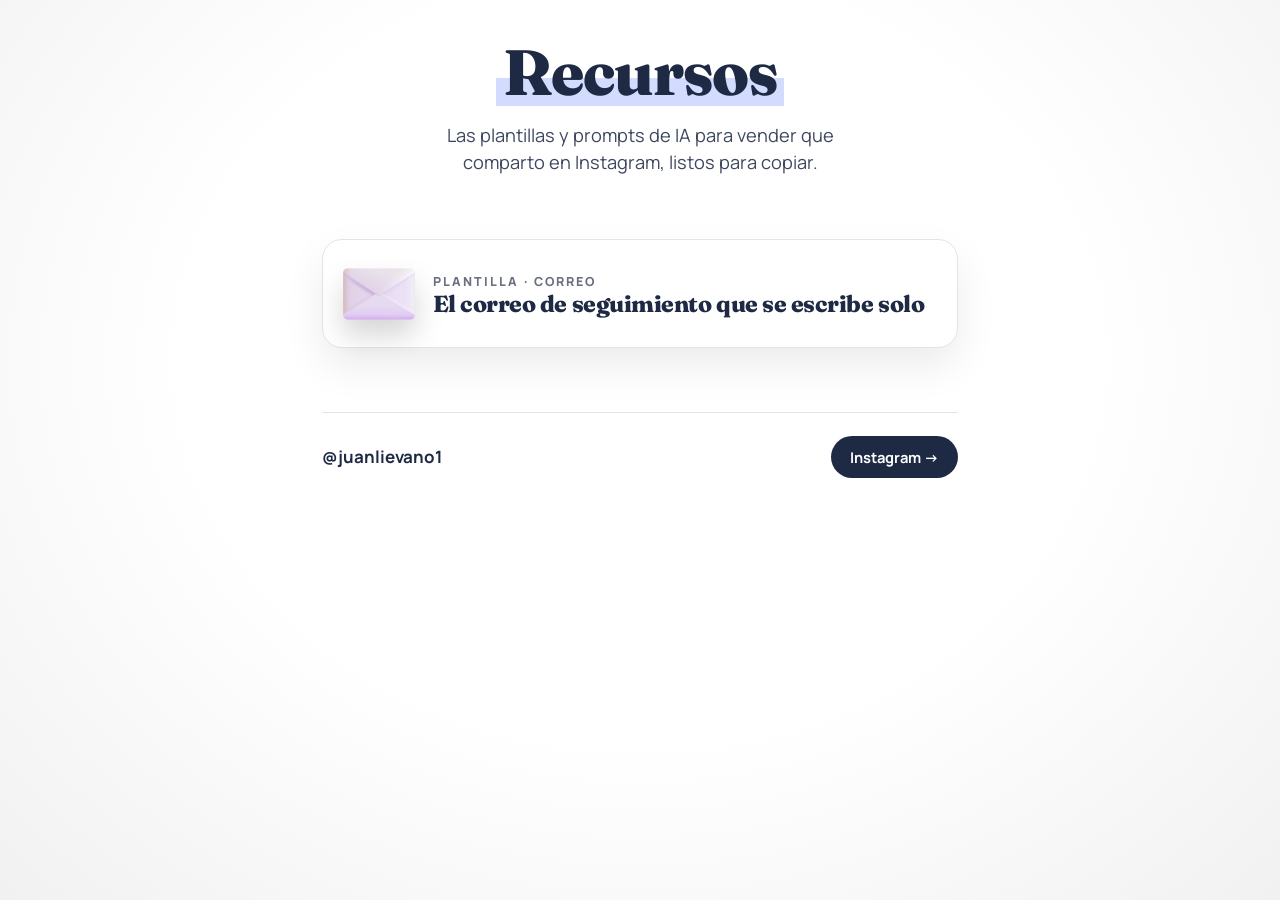
==== index.html @ b19b965e "Primer recurso: plantilla del correo de seguimiento Página con la marca de los carruseles, prompts p" ====
<!doctype html>
<html lang="es">
<head>
<meta charset="utf-8">
<meta name="viewport" content="width=device-width, initial-scale=1, viewport-fit=cover">
<title>Recursos · @juanlievano1</title>
<meta name="description" content="Las plantillas y prompts de IA para vender que comparto en Instagram, listos para copiar.">
<meta property="og:type" content="website">
<meta property="og:locale" content="es_CO">
<meta property="og:title" content="Recursos de @juanlievano1">
<meta property="og:description" content="Las plantillas y prompts de IA para vender que comparto en Instagram, listos para copiar.">
<meta property="og:url" content="https://jlievano9.github.io/recursos/">
<meta property="og:image" content="https://jlievano9.github.io/recursos/img/og-correo.png">
<meta name="twitter:card" content="summary_large_image">
<link rel="icon" type="image/png" href="img/sobre.png">
<link rel="preconnect" href="https://fonts.googleapis.com">
<link rel="preconnect" href="https://fonts.gstatic.com" crossorigin>
<link rel="stylesheet" href="https://fonts.googleapis.com/css2?family=Fraunces:opsz,wght@9..144,600;9..144,800&family=Manrope:wght@400;500;700;800&display=swap">
<link rel="stylesheet" href="estilo.css">
</head>
<body>
<main class="hoja">

  <header class="portada">
    <h1><mark>Recursos</mark></h1>
    <p class="sub">Las plantillas y prompts de IA para vender que comparto en Instagram, listos para copiar.</p>
  </header>

  <section class="cuerpo" aria-label="Lista de recursos">
    <a class="recurso" href="correo/">
      <img class="obj" src="img/sobre.png" alt="" width="400" height="400">
      <div>
        <p class="etq gris">Plantilla · CORREO</p>
        <h2>El correo de seguimiento que se escribe solo</h2>
      </div>
    </a>
  </section>

  <footer class="pie">
    <a class="handle" href="https://www.instagram.com/juanlievano1/">@juanlievano1</a>
    <a class="pildora" href="https://www.instagram.com/juanlievano1/">Instagram →</a>
  </footer>
</main>
</body>
</html>
---- estilo.css ----
/* Marca de @juanlievano1, la misma de los carruseles (preset "blanco", instagram/marca/manual-de-marca.md):
   fondo blanco que baja a #F1F1F1 en los bordes, títulos en Fraunces 800, texto en Manrope, tinta #1E2A44,
   un solo resaltado (marcador #D3DCFF en la mitad de abajo), objetos 3D de Fluent y la píldora de tinta.
   Verde solo para lo que está bien. Una columna: cabezas centradas como las slides, texto a la izquierda. */
:root{
  --fondo:#FFFFFF;
  --fondo-borde:#F1F1F1;
  --tinta:#1E2A44;
  --gris:#6B7080;
  --marcador:#D3DCFF;
  --azul:#3355FF;
  --tarjeta:#F2F2F2;
  --linea:#E4E4E4;
  --bien:#2F7D5B;
  --sombra:0 18px 40px rgba(0,0,0,.08);
  --sombra-objeto:rgba(0,0,0,.16);
  --titulo:'Fraunces', Georgia, 'Times New Roman', serif;
  --texto:'Manrope', 'Segoe UI', system-ui, -apple-system, sans-serif;
  color-scheme:light;
}
*{box-sizing:border-box}
html{background:var(--fondo);-webkit-text-size-adjust:100%}
body{
  margin:0;
  color:var(--tinta);
  font-family:var(--texto);
  font-size:17px;
  line-height:1.6;
  -webkit-font-smoothing:antialiased;
}
/* El degradado de las slides, fijo a la pantalla (en iPhone background-attachment:fixed no funciona). */
body::before{
  content:"";position:fixed;inset:0;z-index:-1;
  background:radial-gradient(ellipse at 50% 40%, var(--fondo) 0%, var(--fondo) 50%, var(--fondo-borde) 100%);
}
p,h1,h2,h3,ul,ol{margin:0}
h1,h2,h3{text-wrap:balance}
strong{font-weight:800}
a{color:var(--azul);text-underline-offset:3px}
a:focus-visible,button:focus-visible{outline:3px solid var(--azul);outline-offset:3px;border-radius:8px}

.hoja{
  max-width:42rem;
  margin:0 auto;
  padding-block:2.5rem 2rem;
  padding-left:max(18px, env(safe-area-inset-left, 0px));
  padding-right:max(18px, env(safe-area-inset-right, 0px));
  display:flex;
  flex-direction:column;
  gap:4rem;
}

/* Resaltado: el marcador de los carruseles. En las plantillas marca lo que llena quien la usa. */
mark{
  color:inherit;
  background:linear-gradient(transparent 58%, var(--marcador) 58%, var(--marcador) 94%, transparent 94%);
  padding:0 .1em;
  -webkit-box-decoration-break:clone;box-decoration-break:clone;
}
mark.llenar{
  font-weight:800;
  background:linear-gradient(transparent 46%, var(--marcador) 46%, var(--marcador) 96%, transparent 96%);
}

/* Objetos 3D */
.obj{display:block;height:auto;filter:drop-shadow(0 16px 14px var(--sombra-objeto))}

/* Portada */
.portada{display:flex;flex-direction:column;align-items:center;text-align:center;gap:1.15rem}
.portada .obj{width:clamp(130px, 36vw, 180px);margin-bottom:.75rem}
h1{
  font-family:var(--titulo);
  font-weight:800;
  font-size:clamp(2.4rem, 10vw, 4rem);
  line-height:1.0;
  letter-spacing:-.022em;
}
.sub{font-size:1.14rem;line-height:1.45;opacity:.86;max-width:34rem;text-wrap:balance}
.leyenda{
  display:inline-flex;align-items:center;gap:.6rem;flex-wrap:wrap;justify-content:center;
  background:var(--fondo);border:1px solid var(--linea);border-radius:999px;
  padding:.5rem 1.1rem;font-size:.95rem;font-weight:500;margin-top:.35rem;
}

/* Cabeza de cada sección, centrada como una slide */
.seccion{display:flex;flex-direction:column;gap:1.4rem}
.cabeza{display:flex;flex-direction:column;align-items:center;text-align:center;gap:.5rem}
.cabeza .obj{width:clamp(96px, 26vw, 124px);margin-bottom:.6rem}
.contador{font-size:.95rem;font-weight:500;color:var(--gris)}
h2{
  font-family:var(--titulo);
  font-weight:800;
  font-size:clamp(1.75rem, 6.6vw, 2.35rem);
  line-height:1.06;
  letter-spacing:-.02em;
}
.cabeza .sub{font-size:1.05rem}
.cuerpo{display:flex;flex-direction:column;gap:1rem}

/* Etiquetas en mayúscula espaciadas (NO DIGAS / DI en los carruseles) */
.etq{font-size:.78rem;font-weight:800;letter-spacing:.16em;text-transform:uppercase}
.etq.gris{color:var(--gris)}

/* Tarjetas */
.tarjeta{
  background:var(--fondo);border:1px solid var(--linea);border-radius:20px;
  box-shadow:var(--sombra);padding:1.15rem 1.25rem;
  display:flex;flex-direction:column;gap:.45rem;min-width:0;
}
.dos{display:grid;grid-template-columns:1fr 1fr;gap:1rem}

/* Prompts para copiar */
.prompt{background:var(--fondo);border:1px solid var(--linea);border-radius:20px;box-shadow:var(--sombra);overflow:hidden}
.prompt-top{
  display:flex;align-items:center;justify-content:space-between;gap:1rem;
  padding:.7rem .7rem .7rem 1.2rem;border-bottom:1px solid var(--linea);background:var(--tarjeta);
}
.prompt pre{
  margin:0;padding:1.1rem 1.2rem 1.3rem;
  font:500 .97rem/1.65 var(--texto);
  white-space:pre-wrap;overflow-wrap:anywhere;color:var(--tinta);
}
.frase{
  display:flex;align-items:center;justify-content:space-between;gap:.9rem;
  background:var(--fondo);border:1px solid var(--linea);border-radius:20px;box-shadow:var(--sombra);
  padding:.75rem .7rem .75rem 1.2rem;
}
.frase p{font-weight:700;min-width:0;line-height:1.4}

/* La píldora de tinta ("Desliza →" en los carruseles) */
.pildora{
  flex:none;cursor:pointer;text-decoration:none;
  display:inline-flex;align-items:center;justify-content:center;gap:.4rem;
  font:700 .92rem/1 var(--texto);
  color:var(--fondo);background:var(--tinta);
  border:0;border-radius:999px;padding:.72rem 1.2rem;min-height:2.65rem;
  transition:background-color .15s ease;
}
.pildora:hover{background:#2C3B5E}
.pildora.ok{background:var(--bien)}

/* Listas */
.revisar{list-style:none;padding:0;display:flex;flex-direction:column;gap:.55rem}
.revisar li{display:grid;grid-template-columns:1.6rem 1fr;align-items:baseline}
.revisar li::before{content:"";width:.85rem;height:.85rem;border:2px solid var(--tinta);border-radius:4px;transform:translateY(.12rem)}
.pasos-extra{padding-left:1.3rem;display:flex;flex-direction:column;gap:1.1rem}
.pasos-extra li::marker{font-weight:800}
.pasos-extra li > .prompt{margin-top:.8rem}
.requisitos{padding-left:1.2rem;display:flex;flex-direction:column;gap:.4rem}
.nota{font-size:.93rem;color:var(--gris);margin-top:.6rem}
.gris{color:var(--gris)}

/* El correo a mano */
.correo{background:var(--fondo);border:1px solid var(--linea);border-radius:20px;box-shadow:var(--sombra);overflow:hidden}
.correo-top{padding:.8rem 1.2rem;border-bottom:1px solid var(--linea);background:var(--tarjeta)}
.correo-cuerpo{padding:1.25rem 1.2rem 1.45rem;display:flex;flex-direction:column;gap:.9rem}
.correo-cuerpo ul{padding-left:1.2rem;display:flex;flex-direction:column;gap:.3rem}
.razon{text-align:center;color:var(--gris);font-size:1.08rem;line-height:1.45;text-wrap:balance;max-width:32rem;align-self:center}

/* Lista de recursos (portada del sitio) */
.recurso{
  display:grid;grid-template-columns:auto 1fr;gap:1.1rem;align-items:center;
  background:var(--fondo);border:1px solid var(--linea);border-radius:20px;box-shadow:var(--sombra);
  padding:1.1rem 1.25rem;color:var(--tinta);text-decoration:none;
}
.recurso .obj{width:72px}
.recurso h2{font-size:1.45rem}
.recurso:hover{border-color:var(--tinta)}

/* Pie, como el de las slides */
.pie{
  display:flex;justify-content:space-between;align-items:center;gap:1rem;
  border-top:1px solid var(--linea);padding-top:1.4rem;
}
.pie .handle{font-weight:700;color:var(--tinta);text-decoration:none}

@media (max-width:560px){
  body{font-size:16.5px}
  .hoja{gap:3.25rem;padding-block:2rem 1.75rem}
  .dos{grid-template-columns:1fr}
  .frase{flex-direction:column;align-items:stretch}
  .frase .pildora{align-self:flex-end}
  .prompt pre{font-size:.94rem;padding:1rem 1rem 1.15rem}
  .tarjeta{padding:1rem 1.05rem}
}
@media (prefers-reduced-motion:reduce){*{transition:none!important}}
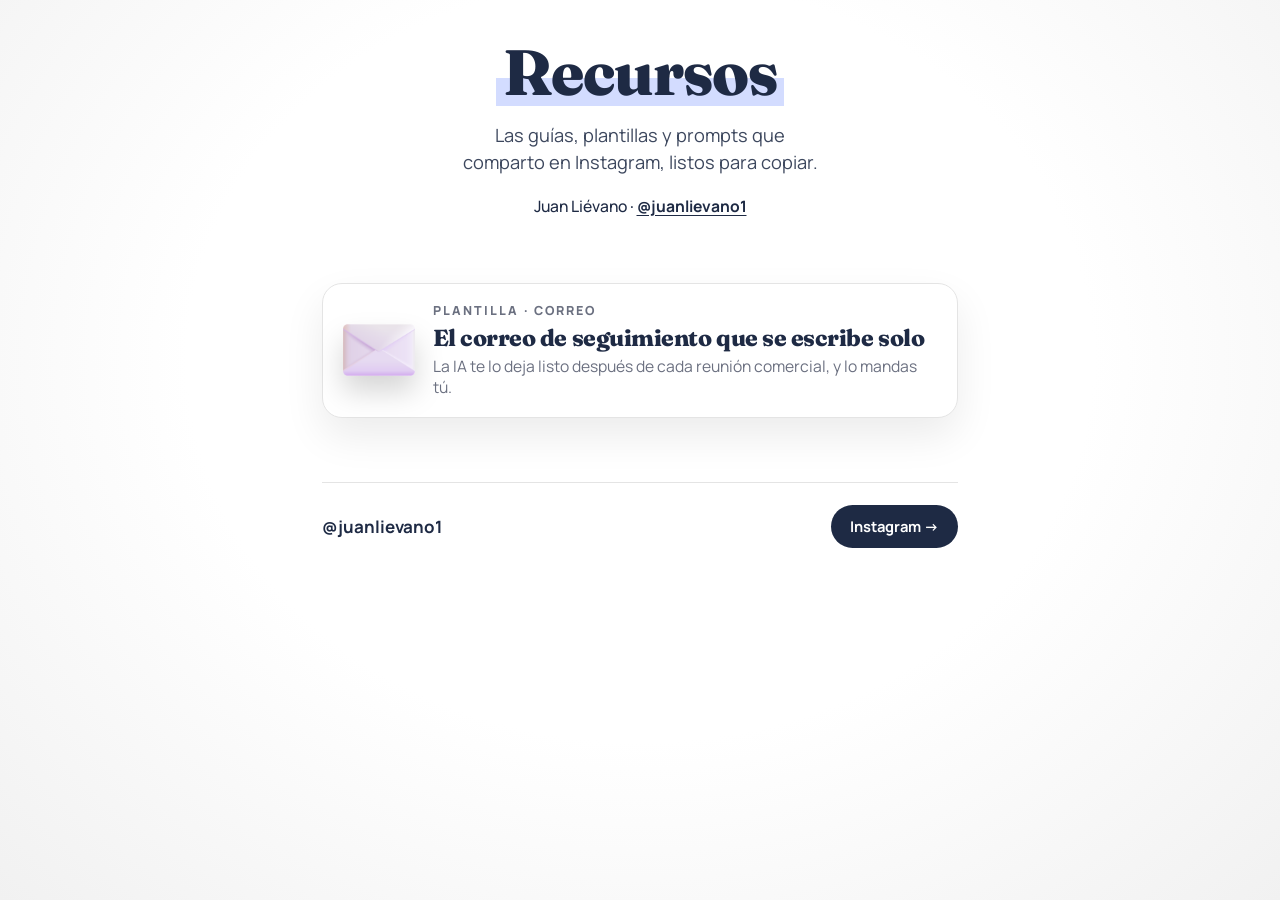
==== commit c12c1994: "Encabezado de guia, indice y tabla en los recursos Co-Authored-By: Claude Opus 5.5 <noreply@anthropi" ====
--- a/index.html
+++ b/index.html
@@ -4,13 +4,13 @@
 <meta charset="utf-8">
 <meta name="viewport" content="width=device-width, initial-scale=1, viewport-fit=cover">
 <title>Recursos · @juanlievano1</title>
-<meta name="description" content="Las plantillas y prompts de IA para vender que comparto en Instagram, listos para copiar.">
+<meta name="description" content="Las guías, plantillas y prompts que comparto en Instagram, listos para copiar.">
 <meta property="og:type" content="website">
 <meta property="og:locale" content="es_CO">
 <meta property="og:title" content="Recursos de @juanlievano1">
-<meta property="og:description" content="Las plantillas y prompts de IA para vender que comparto en Instagram, listos para copiar.">
-<meta property="og:url" content="https://jlievano9.github.io/recursos/">
-<meta property="og:image" content="https://jlievano9.github.io/recursos/img/og-correo.png">
+<meta property="og:description" content="Las guías, plantillas y prompts que comparto en Instagram, listos para copiar.">
+<meta property="og:url" content="https://juanlievano1.github.io/recursos/">
+<meta property="og:image" content="https://juanlievano1.github.io/recursos/img/og-correo.png">
 <meta name="twitter:card" content="summary_large_image">
 <link rel="icon" type="image/png" href="img/sobre.png">
 <link rel="preconnect" href="https://fonts.googleapis.com">
@@ -23,7 +23,8 @@
 
   <header class="portada">
     <h1><mark>Recursos</mark></h1>
-    <p class="sub">Las plantillas y prompts de IA para vender que comparto en Instagram, listos para copiar.</p>
+    <p class="sub">Las guías, plantillas y prompts que comparto en Instagram, listos para copiar.</p>
+    <p class="autor">Juan Liévano · <a href="https://www.instagram.com/juanlievano1/">@juanlievano1</a></p>
   </header>
 
   <section class="cuerpo" aria-label="Lista de recursos">
@@ -32,6 +33,7 @@
       <div>
         <p class="etq gris">Plantilla · CORREO</p>
         <h2>El correo de seguimiento que se escribe solo</h2>
+        <p class="promesa">La IA te lo deja listo después de cada reunión comercial, y lo mandas tú.</p>
       </div>
     </a>
   </section>
--- a/estilo.css
+++ b/estilo.css
@@ -82,6 +82,36 @@
   padding:.5rem 1.1rem;font-size:.95rem;font-weight:500;margin-top:.35rem;
 }
 
+/* Encabezado de guía: ruta, autor e índice */
+.ruta{align-self:flex-start;font-size:.92rem;color:var(--gris);margin-bottom:.6rem;text-align:left}
+.ruta a{color:var(--gris)}
+.autor{font-size:.98rem;font-weight:500}
+.autor a{font-weight:700;color:var(--tinta)}
+.indice{
+  align-self:stretch;text-align:left;margin-top:.5rem;
+  background:var(--fondo);border:1px solid var(--linea);border-radius:20px;
+  padding:.85rem 1.25rem;
+}
+.indice summary{font-weight:800;cursor:pointer;min-height:1.75rem}
+.indice ol{list-style:none;padding:0;margin-top:.65rem;display:flex;flex-direction:column}
+.indice a{display:block;padding:.4rem 0;color:var(--tinta);text-decoration:none}
+.indice a:hover{text-decoration:underline}
+h2[id]{scroll-margin-top:1.25rem}
+
+/* Recuadro de advertencia, con el azul del marcador */
+.aviso{
+  background:rgba(211,220,255,.38);border:1px solid var(--marcador);border-radius:20px;
+  padding:1.05rem 1.25rem;display:flex;flex-direction:column;gap:.35rem;
+}
+
+/* Tabla de "qué necesitas" */
+.tabla-marco{background:var(--fondo);border:1px solid var(--linea);border-radius:20px;box-shadow:var(--sombra);overflow:hidden}
+.tabla{width:100%;border-collapse:collapse;line-height:1.45}
+.tabla th{background:var(--tarjeta);text-align:left;padding:.8rem 1.1rem}
+.tabla td{padding:.85rem 1.1rem;vertical-align:top;border-top:1px solid var(--linea)}
+.tabla td:first-child{width:52%;font-weight:700}
+.tabla small{display:block;font-size:.88rem;font-weight:500;color:var(--gris);margin-top:.15rem}
+
 /* Cabeza de cada sección, centrada como una slide */
 .seccion{display:flex;flex-direction:column;gap:1.4rem}
 .cabeza{display:flex;flex-direction:column;align-items:center;text-align:center;gap:.5rem}
@@ -164,7 +194,9 @@
   padding:1.1rem 1.25rem;color:var(--tinta);text-decoration:none;
 }
 .recurso .obj{width:72px}
+.recurso div{display:flex;flex-direction:column;gap:.3rem;min-width:0}
 .recurso h2{font-size:1.45rem}
+.recurso .promesa{font-size:.98rem;line-height:1.4;color:var(--gris)}
 .recurso:hover{border-color:var(--tinta)}
 
 /* Pie, como el de las slides */
@@ -182,5 +214,7 @@
   .frase .pildora{align-self:flex-end}
   .prompt pre{font-size:.94rem;padding:1rem 1rem 1.15rem}
   .tarjeta{padding:1rem 1.05rem}
-}
+  .tabla th,.tabla td{padding-inline:.85rem}
+}
+@media (prefers-reduced-motion:no-preference){html{scroll-behavior:smooth}}
 @media (prefers-reduced-motion:reduce){*{transition:none!important}}
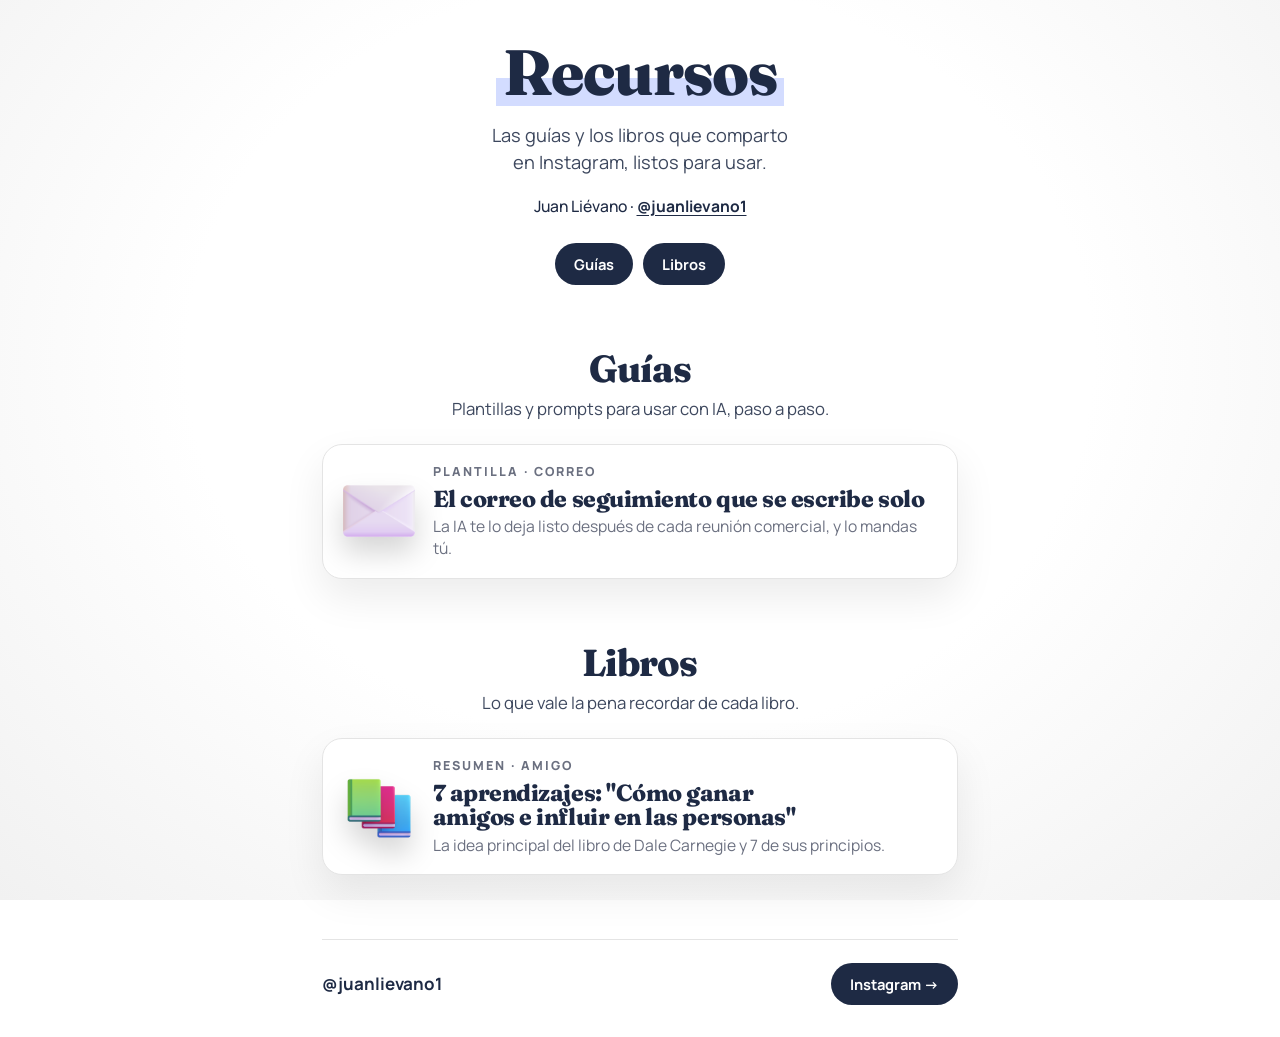
==== commit c6b5bebd: "Nuevo recurso: 7 aprendizajes de Como ganar amigos, y portada con Guias y Libros Co-Authored-By: Cla" ====
--- a/index.html
+++ b/index.html
@@ -23,19 +23,46 @@
 
   <header class="portada">
     <h1><mark>Recursos</mark></h1>
-    <p class="sub">Las guías, plantillas y prompts que comparto en Instagram, listos para copiar.</p>
+    <p class="sub">Las guías y los libros que comparto en Instagram, listos para usar.</p>
     <p class="autor">Juan Liévano · <a href="https://www.instagram.com/juanlievano1/">@juanlievano1</a></p>
+    <nav class="atajos" aria-label="Secciones">
+      <a class="pildora" href="#guias">Guías</a>
+      <a class="pildora" href="#libros">Libros</a>
+    </nav>
   </header>
 
-  <section class="cuerpo" aria-label="Lista de recursos">
-    <a class="recurso" href="correo/">
-      <img class="obj" src="img/sobre.png" alt="" width="400" height="400">
-      <div>
-        <p class="etq gris">Plantilla · CORREO</p>
-        <h2>El correo de seguimiento que se escribe solo</h2>
-        <p class="promesa">La IA te lo deja listo después de cada reunión comercial, y lo mandas tú.</p>
-      </div>
-    </a>
+  <section class="seccion" aria-labelledby="guias">
+    <div class="cabeza">
+      <h2 id="guias">Guías</h2>
+      <p class="sub">Plantillas y prompts para usar con IA, paso a paso.</p>
+    </div>
+    <div class="cuerpo">
+      <a class="recurso" href="correo/">
+        <img class="obj" src="img/sobre.png" alt="" width="400" height="400">
+        <div>
+          <p class="etq gris">Plantilla · CORREO</p>
+          <h3>El correo de seguimiento que se escribe solo</h3>
+          <p class="promesa">La IA te lo deja listo después de cada reunión comercial, y lo mandas tú.</p>
+        </div>
+      </a>
+    </div>
+  </section>
+
+  <section class="seccion" aria-labelledby="libros">
+    <div class="cabeza">
+      <h2 id="libros">Libros</h2>
+      <p class="sub">Lo que vale la pena recordar de cada libro.</p>
+    </div>
+    <div class="cuerpo">
+      <a class="recurso" href="como-ganar-amigos/">
+        <img class="obj" src="img/libros.png" alt="" width="400" height="400">
+        <div>
+          <p class="etq gris">Resumen · AMIGO</p>
+          <h3>7 aprendizajes: "Cómo ganar amigos e influir en las personas"</h3>
+          <p class="promesa">La idea principal del libro de Dale Carnegie y 7 de sus principios.</p>
+        </div>
+      </a>
+    </div>
   </section>
 
   <footer class="pie">
--- a/estilo.css
+++ b/estilo.css
@@ -75,6 +75,8 @@
   line-height:1.0;
   letter-spacing:-.022em;
 }
+h1 .titulo{display:block;white-space:nowrap}
+h1 .libro{display:block;margin-top:.55rem;font-size:.52em;font-style:italic;font-weight:600;line-height:1.15;letter-spacing:-.01em}
 .sub{font-size:1.14rem;line-height:1.45;opacity:.86;max-width:34rem;text-wrap:balance}
 .leyenda{
   display:inline-flex;align-items:center;gap:.6rem;flex-wrap:wrap;justify-content:center;
@@ -188,6 +190,7 @@
 .razon{text-align:center;color:var(--gris);font-size:1.08rem;line-height:1.45;text-wrap:balance;max-width:32rem;align-self:center}
 
 /* Lista de recursos (portada del sitio) */
+.atajos{display:flex;flex-wrap:wrap;justify-content:center;gap:.6rem;margin-top:.35rem}
 .recurso{
   display:grid;grid-template-columns:auto 1fr;gap:1.1rem;align-items:center;
   background:var(--fondo);border:1px solid var(--linea);border-radius:20px;box-shadow:var(--sombra);
@@ -195,7 +198,7 @@
 }
 .recurso .obj{width:72px}
 .recurso div{display:flex;flex-direction:column;gap:.3rem;min-width:0}
-.recurso h2{font-size:1.45rem}
+.recurso h3{font-family:var(--titulo);font-weight:800;font-size:1.45rem;line-height:1.06;letter-spacing:-.02em}
 .recurso .promesa{font-size:.98rem;line-height:1.4;color:var(--gris)}
 .recurso:hover{border-color:var(--tinta)}
 
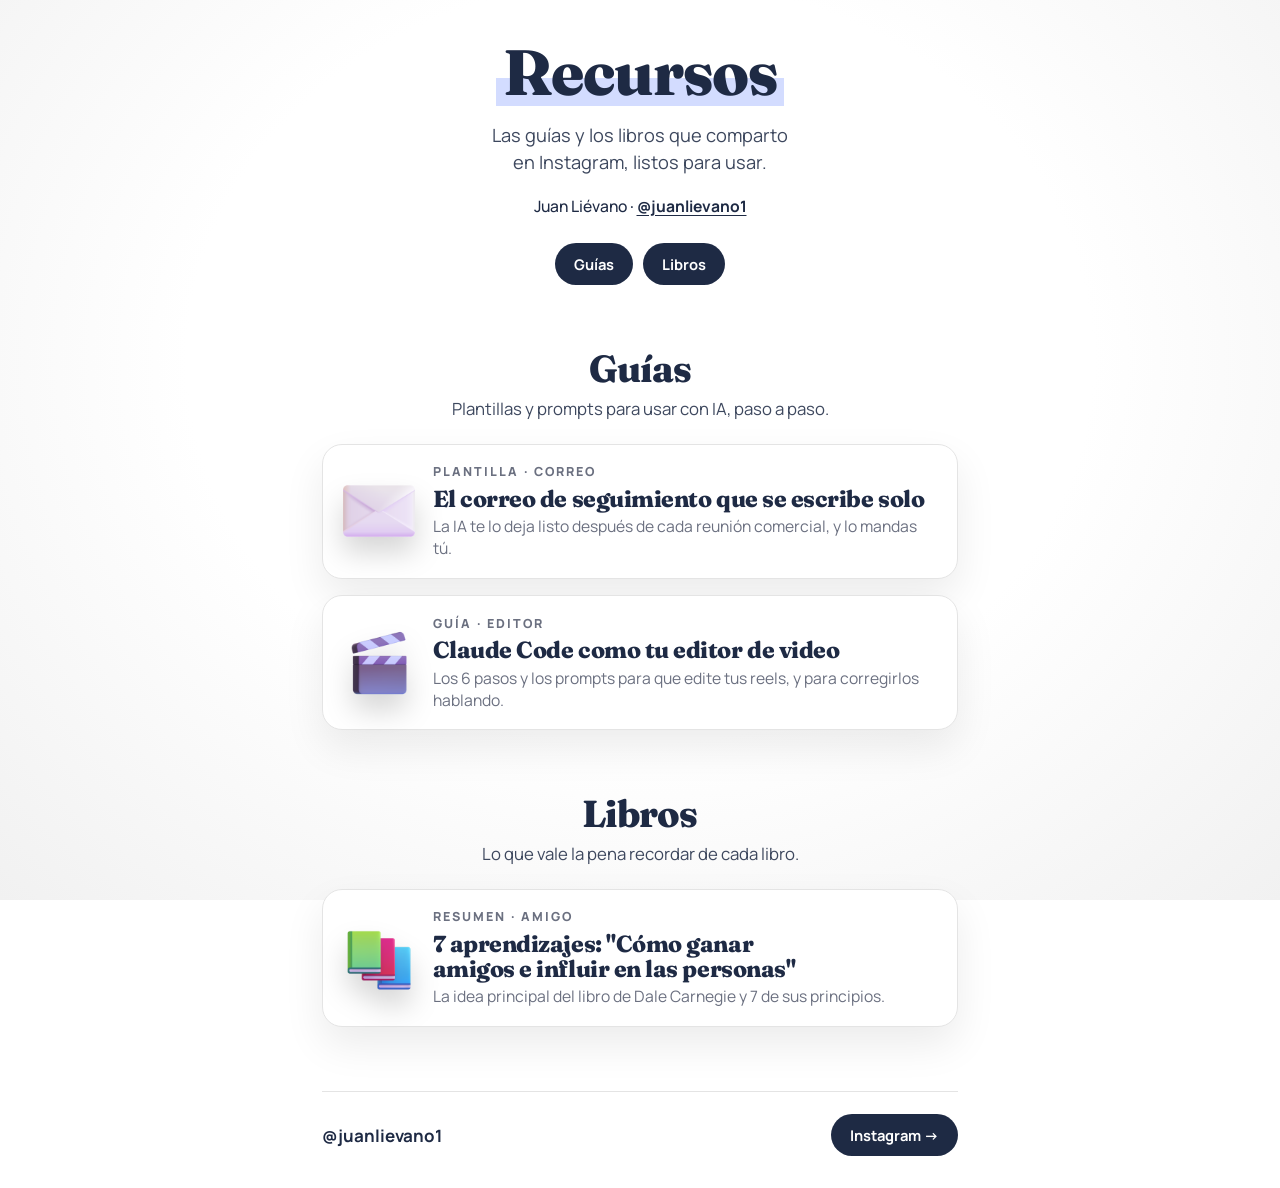
==== commit 27bcfe91: "Nuevo recurso: Claude Code como tu editor de video (abre el 13 nov) Co-Authored-By: Claude Opus 5.5 " ====
--- a/index.html
+++ b/index.html
@@ -45,6 +45,14 @@
           <p class="promesa">La IA te lo deja listo después de cada reunión comercial, y lo mandas tú.</p>
         </div>
       </a>
+      <a class="recurso" href="editor/">
+        <img class="obj" src="img/claqueta.png" alt="" width="400" height="400">
+        <div>
+          <p class="etq gris">Guía · EDITOR</p>
+          <h3>Claude Code como tu editor de video</h3>
+          <p class="promesa">Los 6 pasos y los prompts para que edite tus reels, y para corregirlos hablando.</p>
+        </div>
+      </a>
     </div>
   </section>
 
--- a/estilo.css
+++ b/estilo.css
@@ -98,6 +98,7 @@
 .indice ol{list-style:none;padding:0;margin-top:.65rem;display:flex;flex-direction:column}
 .indice a{display:block;padding:.4rem 0;color:var(--tinta);text-decoration:none}
 .indice a:hover{text-decoration:underline}
+.indice > p{margin-top:.5rem}
 h2[id]{scroll-margin-top:1.25rem}
 
 /* Recuadro de advertencia, con el azul del marcador */
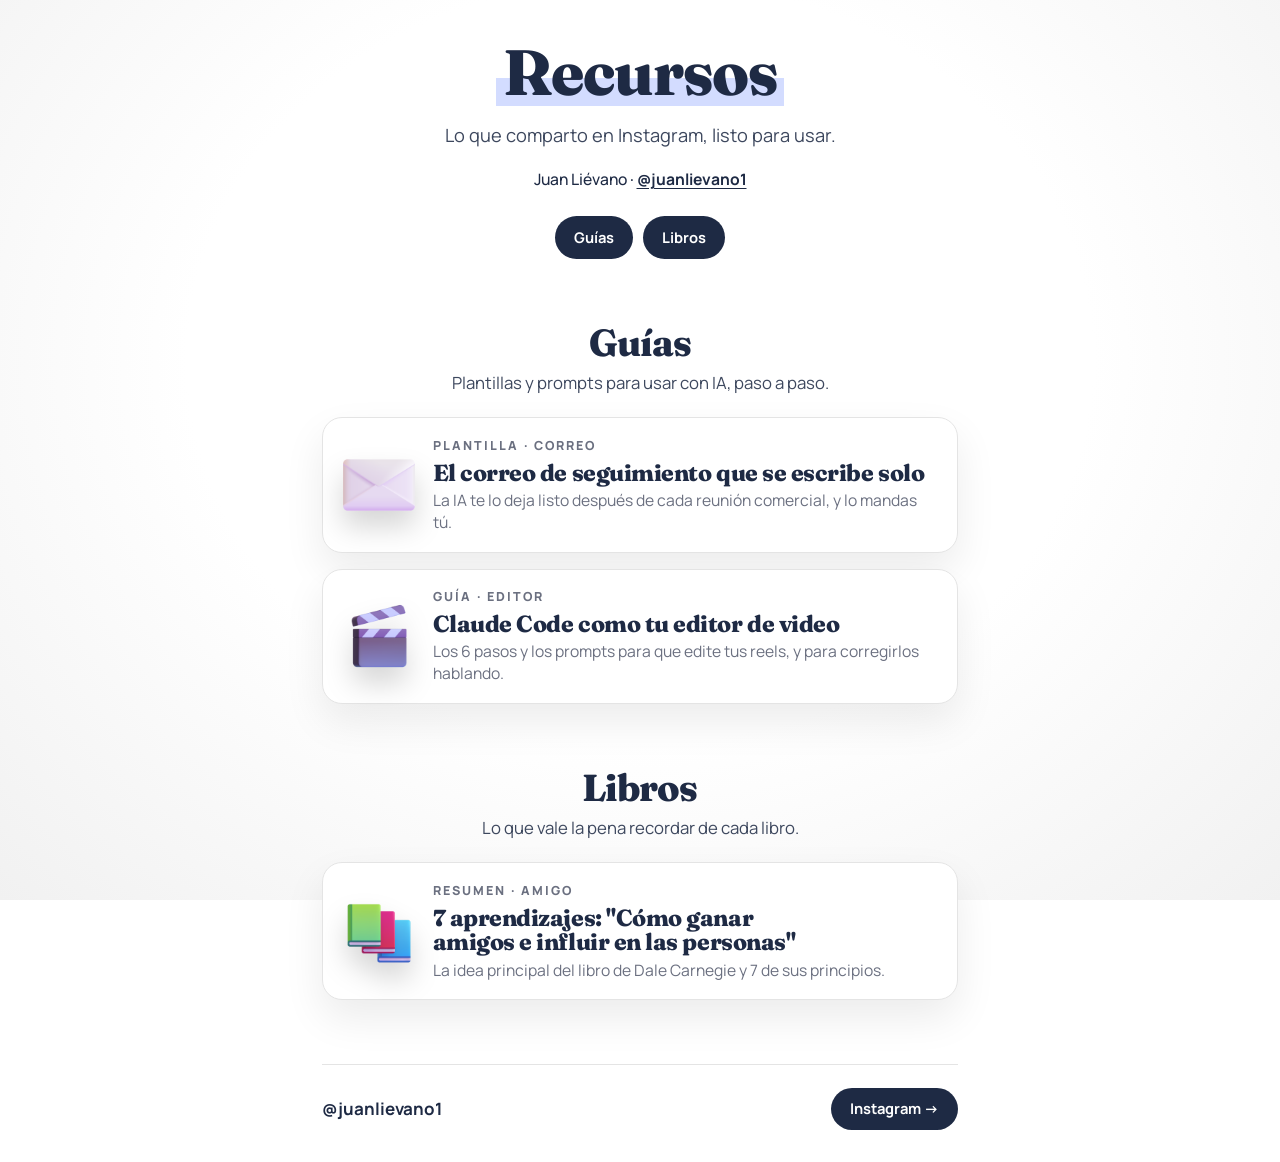
==== commit 3bdf6c70: "Descripcion general del sitio de recursos Co-Authored-By: Claude Opus 5.5 <noreply@anthropic.com>" ====
--- a/index.html
+++ b/index.html
@@ -4,11 +4,11 @@
 <meta charset="utf-8">
 <meta name="viewport" content="width=device-width, initial-scale=1, viewport-fit=cover">
 <title>Recursos · @juanlievano1</title>
-<meta name="description" content="Las guías, plantillas y prompts que comparto en Instagram, listos para copiar.">
+<meta name="description" content="Lo que comparto en Instagram, listo para usar.">
 <meta property="og:type" content="website">
 <meta property="og:locale" content="es_CO">
 <meta property="og:title" content="Recursos de @juanlievano1">
-<meta property="og:description" content="Las guías, plantillas y prompts que comparto en Instagram, listos para copiar.">
+<meta property="og:description" content="Lo que comparto en Instagram, listo para usar.">
 <meta property="og:url" content="https://juanlievano1.github.io/recursos/">
 <meta property="og:image" content="https://juanlievano1.github.io/recursos/img/og-correo.png">
 <meta name="twitter:card" content="summary_large_image">
@@ -23,7 +23,7 @@
 
   <header class="portada">
     <h1><mark>Recursos</mark></h1>
-    <p class="sub">Las guías y los libros que comparto en Instagram, listos para usar.</p>
+    <p class="sub">Lo que comparto en Instagram, listo para usar.</p>
     <p class="autor">Juan Liévano · <a href="https://www.instagram.com/juanlievano1/">@juanlievano1</a></p>
     <nav class="atajos" aria-label="Secciones">
       <a class="pildora" href="#guias">Guías</a>
